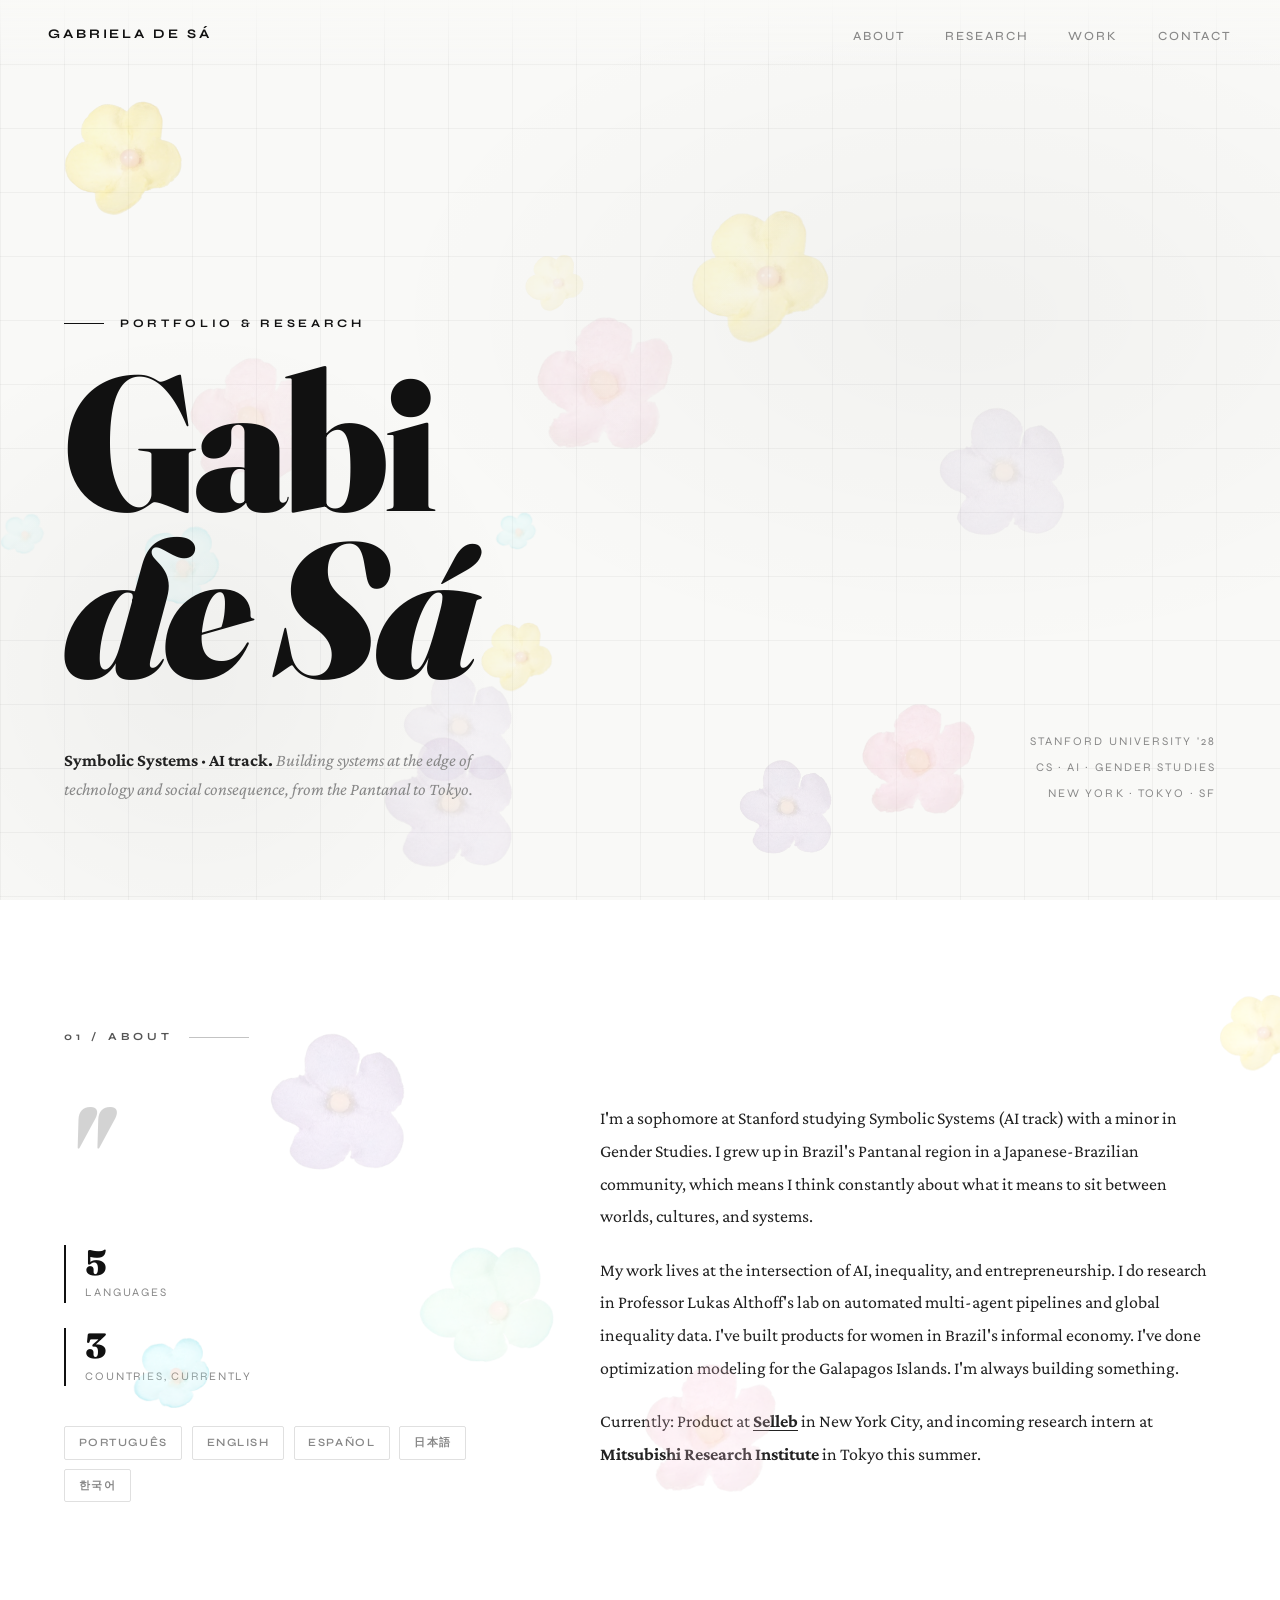
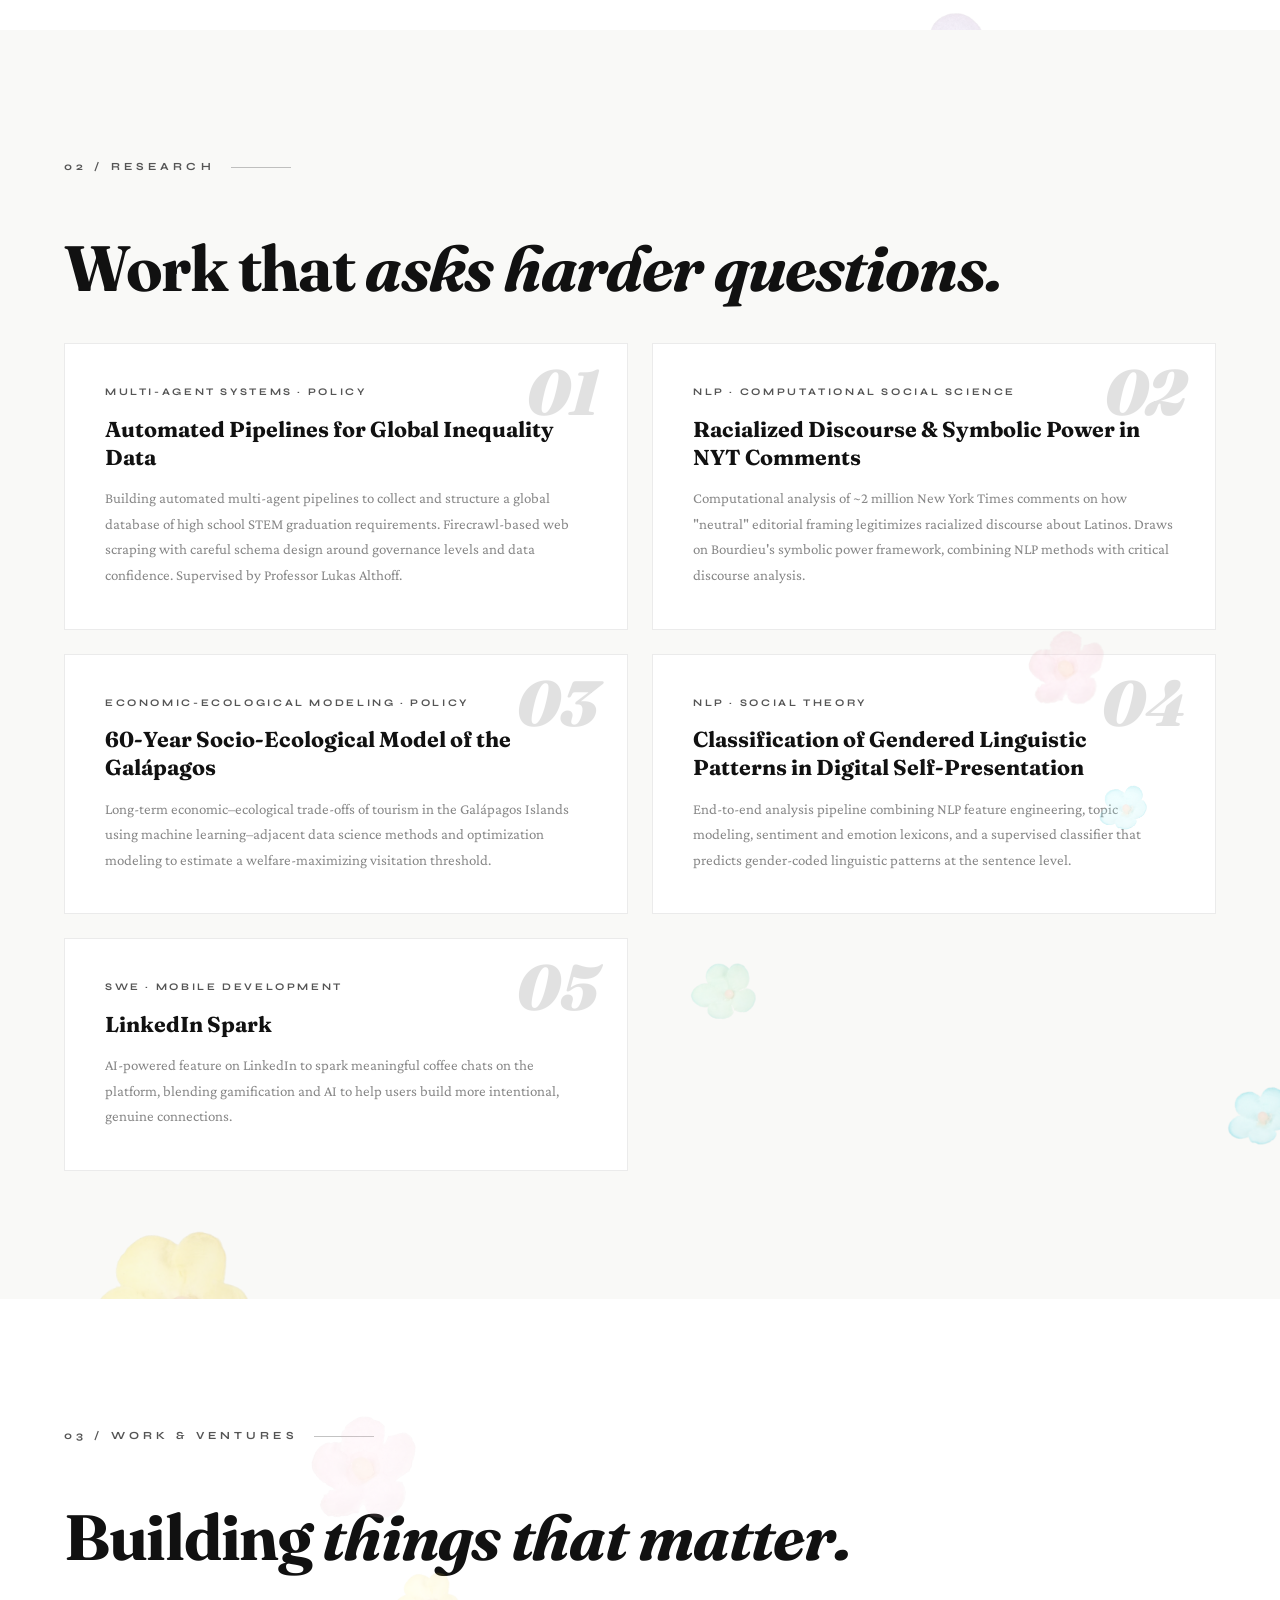
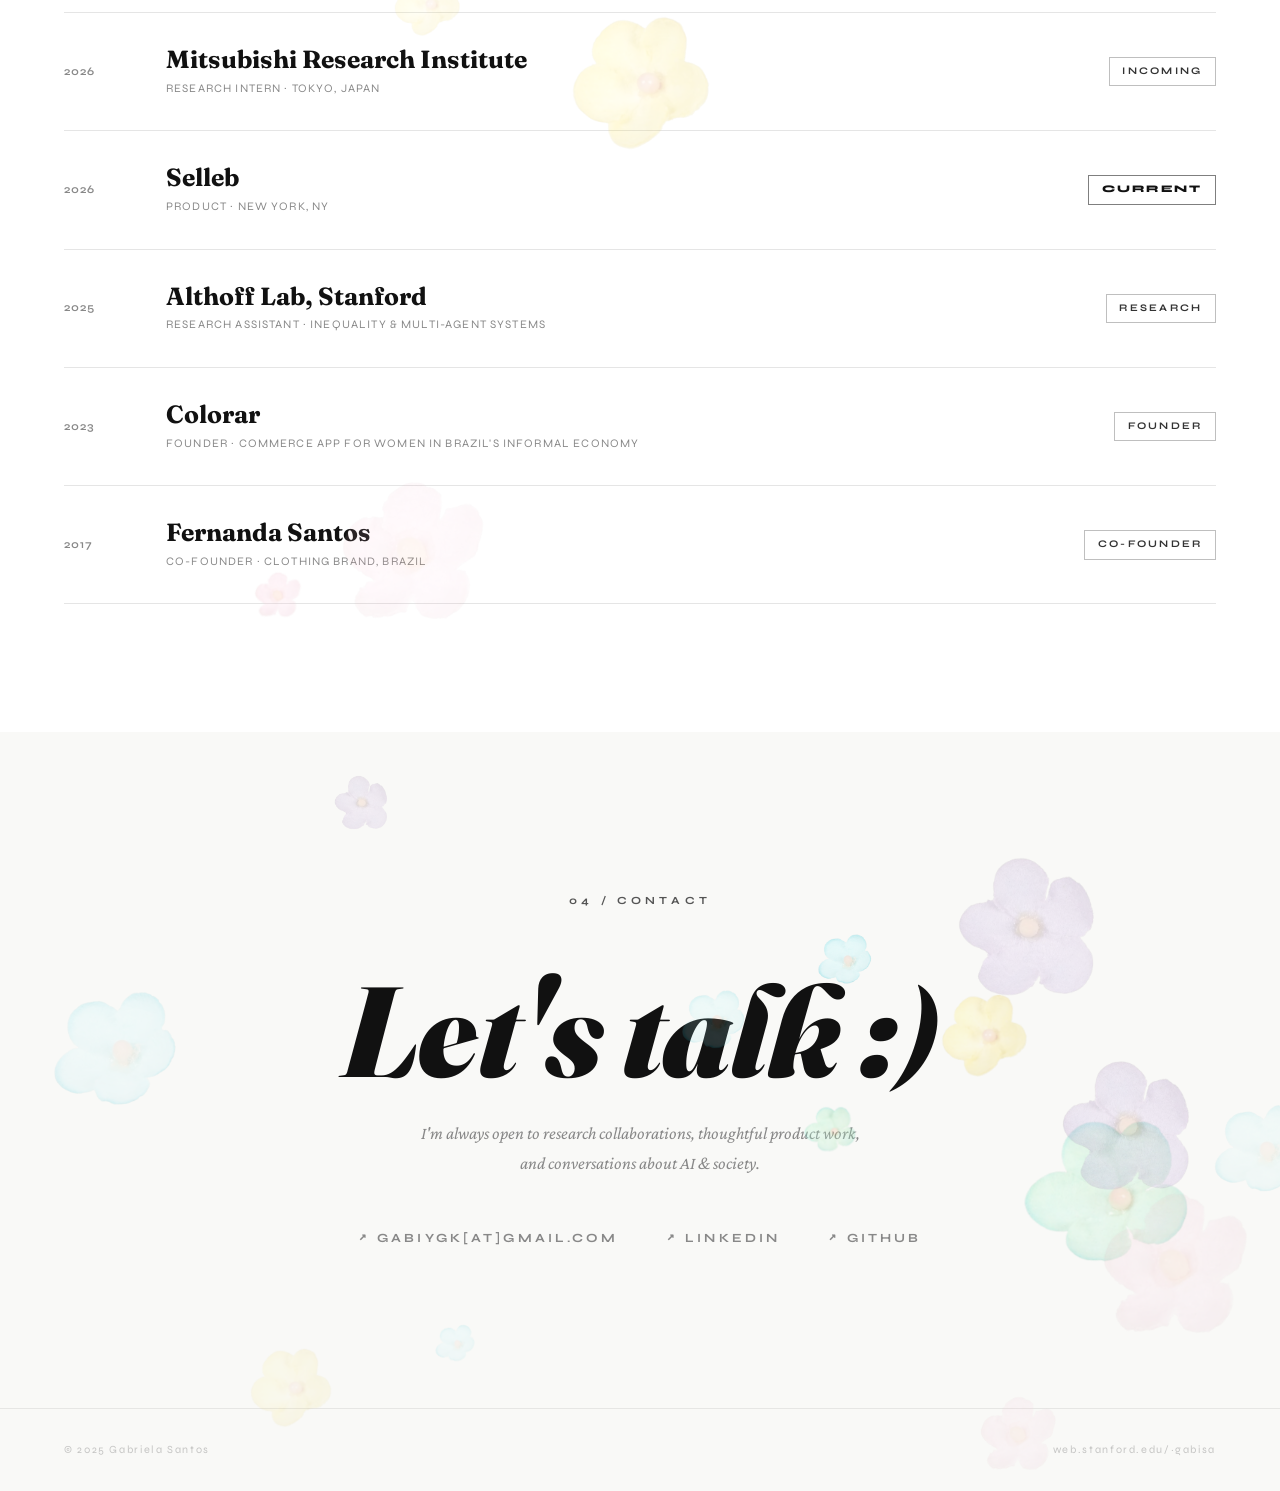
==== index.html @ c9e09391 "Initial commit: personal portfolio site" ====
<!DOCTYPE html>
<html lang="en">
<head>
  <meta charset="UTF-8">
  <meta name="viewport" content="width=device-width, initial-scale=1.0">
  <title>Gabriela de Sá</title>
  <link rel="preconnect" href="https://fonts.googleapis.com">
  <link rel="preconnect" href="https://fonts.gstatic.com" crossorigin>
  <link href="https://fonts.googleapis.com/css2?family=Fraunces:ital,opsz,wght@0,9..144,300..900;1,9..144,300..900&family=Syne:wght@400..800&family=Crimson+Pro:ital,wght@0,300..700;1,300..700&display=swap" rel="stylesheet">
  <link rel="stylesheet" href="styles.css">
</head>
<body>

  <nav>
    <span class="nav-name">Gabriela de Sá</span>
    <ul class="nav-links">
      <li><a href="#about">About</a></li>
      <li><a href="#research">Research</a></li>
      <li><a href="#ventures">Work</a></li>
      <li><a href="#contact">Contact</a></li>
    </ul>
  </nav>

  <!-- ═══ HERO ═══ -->
  <section id="hero">
    <div class="hero-bg"></div>
    <div class="hero-content">
      <div class="hero-label">Portfolio &amp; Research</div>
      <h1 class="hero-name">
        Gabi<br><span class="italic">de Sá</span>
      </h1>
      <div class="hero-bottom">
        <p class="hero-desc">
          <strong>Symbolic Systems · AI track.</strong> Building systems at the edge of technology
          and social consequence, from the Pantanal to Tokyo.
        </p>
        <div class="hero-tags">
          <span class="hero-tag">Stanford University '28</span>
          <span class="hero-tag">CS · AI · Gender Studies</span>
          <span class="hero-tag">New York · Tokyo · SF</span>
        </div>
      </div>
    </div>
  </section>

  <!-- ═══ ABOUT ═══ -->
  <section id="about">
    <div class="section-label">01 / About</div>
    <div class="about-grid">
      <div class="about-left reveal">
        <div class="big-quote">"</div>
        <div class="about-stat">
          <div class="stat-item">
            <div class="stat-num">5</div>
            <div class="stat-label">Languages</div>
          </div>
          <div class="stat-item">
            <div class="stat-num">3</div>
            <div class="stat-label">Countries, currently</div>
          </div>
        </div>
        <div class="langs">
          <span class="lang-pill">Português</span>
          <span class="lang-pill">English</span>
          <span class="lang-pill">Español</span>
          <span class="lang-pill">日本語</span>
          <span class="lang-pill">한국어</span>
        </div>
      </div>
      <div class="about-right reveal d2">
        <p>
          I'm a sophomore at Stanford studying Symbolic Systems (AI track) with a minor
          in Gender Studies. I grew up in Brazil's Pantanal region in a Japanese-Brazilian
          community, which means I think constantly about what it means to sit between
          worlds, cultures, and systems.
        </p>
        <p>
          My work lives at the intersection of AI, inequality, and entrepreneurship. I do
          research in Professor Lukas Althoff's lab on automated multi-agent pipelines and
          global inequality data. I've built products for women in Brazil's informal economy.
          I've done optimization modeling for the Galapagos Islands.
          I'm always building something.
        </p>
        <p>
          Currently: Product at <strong><a href="https://apps.apple.com/us/app/selleb/id6498941890" target="_blank" style="color:inherit;text-decoration:underline;text-underline-offset:3px;">Selleb</a></strong> in New York City,
          and incoming research intern at <strong>Mitsubishi Research Institute</strong>
          in Tokyo this summer.
        </p>
      </div>
    </div>
  </section>

  <!-- ═══ RESEARCH ═══ -->
  <section id="research">
    <div class="section-label">02 / Research</div>
    <h2 class="section-title reveal">Work that <em>asks harder questions.</em></h2>
    <div class="research-grid">
      <div class="research-card reveal d1">
        <div class="card-num">01</div>
        <div class="card-tag">Multi-Agent Systems · Policy</div>
        <div class="card-title">Automated Pipelines for Global Inequality Data</div>
        <div class="card-body">
          Building automated multi-agent pipelines to collect and structure a global database
          of high school STEM graduation requirements. Firecrawl-based web scraping with
          careful schema design around governance levels and data confidence. Supervised by
          Professor Lukas Althoff.
        </div>
      </div>
      <div class="research-card reveal d2">
        <div class="card-num">02</div>
        <div class="card-tag">NLP · Computational Social Science</div>
        <div class="card-title">Racialized Discourse & Symbolic Power in NYT Comments</div>
        <div class="card-body">
          Computational analysis of ~2 million New York Times comments on how "neutral"
          editorial framing legitimizes racialized discourse about Latinos. Draws on Bourdieu's
          symbolic power framework, combining NLP methods with critical discourse analysis.
        </div>
      </div>
      <a class="research-card reveal d3" href="galapagos.html">
        <div class="card-num">03</div>
        <div class="card-tag">Economic-Ecological Modeling · Policy</div>
        <div class="card-title">60-Year Socio-Ecological Model of the Galápagos</div>
        <div class="card-body">
          Long-term economic–ecological trade-offs of tourism in the Galápagos Islands using machine learning–adjacent data science methods and optimization modeling
           to estimate a welfare-maximizing visitation threshold.
        </div>
      </a>
      <a class="research-card reveal d4" href="okcupid.html">
        <div class="card-num">04</div>
        <div class="card-tag">NLP · Social Theory</div>
        <div class="card-title">Classification of Gendered Linguistic Patterns in Digital Self-Presentation</div>
        <div class="card-body">
          End-to-end analysis pipeline combining NLP feature engineering, topic modeling,
          sentiment and emotion lexicons, and a supervised classifier that predicts
          gender-coded linguistic patterns at the sentence level.
        </div>
      </a>
      <a class="research-card reveal d4" href="linkedin.html">
        <div class="card-num">05</div>
        <div class="card-tag">SWE · Mobile Development</div>
        <div class="card-title">LinkedIn Spark</div>
        <div class="card-body">
          AI-powered feature on LinkedIn to spark meaningful coffee chats on the platform, 
          blending gamification and AI to help users build more intentional, 
          genuine connections.
        </div>
      </a>
    </div>
  </section>

  <!-- ═══ VENTURES ═══ -->
  <section id="ventures">
    <div class="section-label">03 / Work &amp; Ventures</div>
    <h2 class="section-title reveal">Building <em>things that matter.</em></h2>
    <div class="ventures-list">
      <div class="venture-item reveal">
        <span class="venture-year">2026</span>
        <div>
          <div class="venture-name">Mitsubishi Research Institute</div>
          <div class="venture-sub">Research Intern · Tokyo, Japan</div>
        </div>
        <span class="venture-tag">Incoming</span>
      </div>
      <div class="venture-item reveal d1">
        <span class="venture-year">2026</span>
        <div>
          <div class="venture-name"><a href="https://apps.apple.com/us/app/selleb/id6498941890" target="_blank" style="color:inherit;text-decoration:none;">Selleb</a></div>
          <div class="venture-sub">Product · New York, NY</div>
        </div>
        <span class="venture-tag amber">Current</span>
      </div>
      <div class="venture-item reveal d2">
        <span class="venture-year">2025</span>
        <div>
          <div class="venture-name">Althoff Lab, Stanford</div>
          <div class="venture-sub">Research Assistant · Inequality & Multi-Agent Systems</div>
        </div>
        <span class="venture-tag">Research</span>
      </div>
      <div class="venture-item reveal d3">
        <span class="venture-year">2023</span>
        <div>
          <div class="venture-name">Colorar</div>
          <div class="venture-sub">Founder · Commerce app for women in Brazil's informal economy</div>
        </div>
        <span class="venture-tag">Founder</span>
      </div>
      <div class="venture-item reveal d4">
        <span class="venture-year">2017</span>
        <div>
          <div class="venture-name">Fernanda Santos</div>
          <div class="venture-sub">Co-Founder · Clothing brand, Brazil</div>
        </div>
        <span class="venture-tag">Co-Founder</span>
      </div>
    </div>
  </section>

  <!-- ═══ CONTACT ═══ -->
  <section id="contact">
    <div class="section-label">04 / Contact</div>
    <div class="contact-title reveal">Let's talk :)</div>
    <p class="contact-sub reveal d1">
      I'm always open to research collaborations, thoughtful product work, and
      conversations about AI &amp; society.
    </p>
    <div class="contact-links reveal d2">
      <a class="contact-link" href="mailto:gabiygk@gmail.com">gabiygk[at]gmail.com</a>
      <a class="contact-link" href="https://linkedin.com/in/gabi-sa/" target="_blank">LinkedIn</a>
      <a class="contact-link" href="https://github.com/gabiygk" target="_blank">GitHub</a>
    </div>
  </section>

  <footer>
    <span>© 2025 Gabriela Santos</span>
    <span>web.stanford.edu/~gabisa</span>
  </footer>

  <script>
    const observer = new IntersectionObserver((entries) => {
      entries.forEach(e => { if (e.isIntersecting) e.target.classList.add('visible'); });
    }, { threshold: 0.08 });
    document.querySelectorAll('.reveal').forEach(el => observer.observe(el));
  </script>

  <!-- ═══ FLOWERS ═══ -->
  <style>
    .flower {
      position: absolute;
      background-size: contain;
      background-repeat: no-repeat;
      background-position: center;
      pointer-events: none;
      z-index: 0;
      will-change: transform;
      animation: floatFlower var(--dur) ease-in-out infinite alternate;
    }
    @keyframes floatFlower {
      from { transform: rotate(var(--r0)) translateY(0px); }
      to   { transform: rotate(var(--r1)) translateY(var(--dy)); }
    }
  </style>

  <script>
    (function() {
      const srcs = [
        'images/assets/IMG_4899.PNG',
        'images/assets/IMG_4900.PNG',
        'images/assets/IMG_4901.PNG',
        'images/assets/IMG_4902.PNG',
        'images/assets/IMG_4903.PNG',
      ];

      // count per section id — hero & contact get the most
      const sectionCounts = {
        hero:     14,
        about:     6,
        research:  5,
        ventures:  5,
        contact:  14,
      };

      function scatter(section, count) {
        for (let i = 0; i < count; i++) {
          const el = document.createElement('div');
          el.className = 'flower';

          const src     = srcs[Math.floor(Math.random() * srcs.length)];
          const size    = 50 + Math.random() * 140;           // 50–190 px
          const left    = -2 + Math.random() * 102;           // slight bleed at edges
          const top     = -2 + Math.random() * 102;
          const opacity = 0.10 + Math.random() * 0.20;        // 0.10–0.30
          const r0      = (Math.random() - 0.5) * 40;
          const r1      = r0 + (Math.random() - 0.5) * 16;
          const dy      = (Math.random() * 14 - 7).toFixed(1);
          const dur     = (5 + Math.random() * 8).toFixed(1);
          const delay   = (Math.random() * -12).toFixed(1);

          el.style.cssText = `
            width: ${size}px; height: ${size}px;
            left: ${left}%; top: ${top}%;
            background-image: url('${src}');
            opacity: ${opacity.toFixed(2)};
            --r0: ${r0.toFixed(1)}deg;
            --r1: ${r1.toFixed(1)}deg;
            --dy: ${dy}px;
            --dur: ${dur}s;
            animation-delay: ${delay}s;
          `;

          section.appendChild(el);
        }
      }

      Object.entries(sectionCounts).forEach(([id, count]) => {
        const section = document.getElementById(id);
        if (section) scatter(section, count);
      });
    })();
  </script>

</body>
</html>
---- styles.css ----
:root {
  --bg: #f9f9f7;
  --surface: #ffffff;
  --surface2: #f0f0ee;
  --amber: #111111;
  --green: #555555;
  --cream: #222222;
  --muted: #888888;
  --white: #111111;
}

*, *::before, *::after { box-sizing: border-box; margin: 0; padding: 0; }
html { scroll-behavior: smooth; }
body {
  background: var(--bg);
  color: #222222;
  font-family: 'Crimson Pro', Georgia, serif;
  font-size: 18px;
  line-height: 1.7;
  overflow-x: hidden;
}

/* NAV */
nav {
  position: fixed; top: 0; left: 0; right: 0; z-index: 100;
  padding: 1.2rem 3rem;
  display: flex; justify-content: space-between; align-items: center;
  background: linear-gradient(to bottom, rgba(249,249,247,0.97) 0%, transparent 100%);
}
.nav-name {
  font-family: 'Syne', sans-serif; font-weight: 700;
  font-size: 0.82rem; letter-spacing: 0.22em; text-transform: uppercase;
  color: var(--amber);
}
.nav-links { display: flex; gap: 2.5rem; list-style: none; }
.nav-links a {
  font-family: 'Syne', sans-serif; font-size: 0.78rem; font-weight: 500;
  letter-spacing: 0.15em; text-transform: uppercase;
  color: var(--muted); text-decoration: none; transition: color 0.2s;
}
.nav-links a:hover { color: var(--cream); }

/* ── HERO ── */
#hero {
  min-height: 100vh;
  display: flex; flex-direction: column; justify-content: flex-end;
  padding: 0 4rem 6rem;
  position: relative; overflow: hidden;
}
.hero-bg {
  position: absolute; inset: 0;
  background:
    radial-gradient(ellipse 65% 55% at 75% 35%, rgba(0,0,0,0.03) 0%, transparent 70%),
    radial-gradient(ellipse 45% 65% at 15% 75%, rgba(0,0,0,0.04) 0%, transparent 60%),
    var(--bg);
}
.hero-bg::after {
  content: '';
  position: absolute; inset: 0;
  background-image:
    linear-gradient(rgba(0,0,0,0.04) 1px, transparent 1px),
    linear-gradient(90deg, rgba(0,0,0,0.04) 1px, transparent 1px);
  background-size: 64px 64px;
}
.hero-content { position: relative; z-index: 1; }
.hero-label {
  font-family: 'Syne', sans-serif; font-size: 0.72rem; font-weight: 700;
  letter-spacing: 0.32em; text-transform: uppercase; color: var(--amber);
  margin-bottom: 1.5rem;
  display: flex; align-items: center; gap: 1rem;
}
.hero-label::before {
  content: ''; display: block;
  width: 40px; height: 1px; background: var(--amber);
}
h1.hero-name {
  font-family: 'Fraunces', Georgia, serif;
  font-size: clamp(5.5rem, 15vw, 14rem);
  font-weight: 900; line-height: 0.87; letter-spacing: -0.03em;
  color: var(--white); margin-bottom: 2.5rem;
}
h1.hero-name .italic { font-style: italic; color: var(--amber); }
.hero-bottom {
  display: flex; justify-content: space-between; align-items: flex-end;
  gap: 2rem; flex-wrap: wrap;
}
.hero-desc {
  max-width: 460px; font-size: 1.1rem;
  color: var(--muted); font-style: italic; line-height: 1.65;
}
.hero-desc strong { color: var(--cream); font-style: normal; }
.hero-tags { display: flex; flex-direction: column; align-items: flex-end; gap: 0.4rem; }
.hero-tag {
  font-family: 'Syne', sans-serif; font-size: 0.73rem;
  letter-spacing: 0.18em; text-transform: uppercase; color: var(--muted);
}

/* ── SHARED SECTION ── */
section { padding: 8rem 4rem; position: relative; }
.section-label {
  font-family: 'Syne', sans-serif; font-size: 0.68rem; font-weight: 700;
  letter-spacing: 0.38em; text-transform: uppercase; color: var(--green);
  margin-bottom: 3.5rem;
  display: flex; align-items: center; gap: 1rem;
}
.section-label::after {
  content: ''; display: block; width: 60px; height: 1px;
  background: var(--green); opacity: 0.35;
}
.section-title {
  font-family: 'Fraunces', Georgia, serif;
  font-size: clamp(2.4rem, 5vw, 4.2rem);
  font-weight: 700; line-height: 1.1; letter-spacing: -0.02em;
  color: var(--white); margin-bottom: 2.5rem;
}
.section-title em { font-style: italic; color: var(--amber); }

/* ── ABOUT ── */
#about { background: var(--surface); }
.about-grid {
  display: grid; grid-template-columns: 1fr 1.4fr;
  gap: 6rem; align-items: start; margin-top: 1rem;
}
.big-quote {
  font-family: 'Fraunces', Georgia, serif;
  font-size: clamp(4rem, 8vw, 7rem);
  font-weight: 900; font-style: italic;
  color: var(--amber); opacity: 0.18; margin-bottom: 2.5rem; line-height: 1;
}
.about-stat { display: flex; flex-direction: column; gap: 1.6rem; }
.stat-item { border-left: 2px solid var(--amber); padding-left: 1.2rem; }
.stat-num {
  font-family: 'Fraunces', Georgia, serif;
  font-size: 2.2rem; font-weight: 900; color: var(--amber); line-height: 1;
}
.stat-label {
  font-family: 'Syne', sans-serif; font-size: 0.72rem;
  letter-spacing: 0.16em; text-transform: uppercase;
  color: var(--muted); margin-top: 0.2rem;
}
.langs { display: flex; flex-wrap: wrap; gap: 0.6rem; margin-top: 2.5rem; }
.lang-pill {
  font-family: 'Syne', sans-serif; font-size: 0.7rem; font-weight: 600;
  letter-spacing: 0.14em; text-transform: uppercase;
  padding: 0.38rem 0.85rem;
  border: 1px solid rgba(0,0,0,0.12);
  color: var(--muted); border-radius: 2px;
}
.about-right p {
  color: var(--cream); font-size: 1.12rem; line-height: 1.82;
  margin-bottom: 1.3rem;
}
.about-right p:last-child { margin-bottom: 0; }

/* ── RESEARCH ── */
#research { background: var(--bg); }
.research-grid {
  display: grid; grid-template-columns: 1fr 1fr;
  gap: 1.5rem; margin-top: 2rem;
}
.research-card {
  background: var(--surface);
  border: 1px solid rgba(0,0,0,0.08);
  padding: 2.5rem; position: relative; overflow: hidden;
  transition: border-color 0.3s, transform 0.35s;
  text-decoration: none; color: inherit; display: block;
}
.research-card::before {
  content: ''; position: absolute;
  top: 0; left: 0; width: 3px; height: 0;
  background: var(--amber); transition: height 0.4s ease;
}
.research-card:hover::before { height: 100%; }
.research-card:hover {
  border-color: rgba(0,0,0,0.3);
  transform: translateY(-4px);
}
.card-num {
  font-family: 'Fraunces', Georgia, serif;
  font-size: 4rem; font-weight: 900; font-style: italic;
  color: var(--amber); opacity: 0.12;
  position: absolute; top: 1rem; right: 1.8rem; line-height: 1;
}
.card-tag {
  font-family: 'Syne', sans-serif; font-size: 0.63rem; font-weight: 700;
  letter-spacing: 0.26em; text-transform: uppercase;
  color: var(--green); margin-bottom: 0.9rem;
}
.card-title {
  font-family: 'Fraunces', Georgia, serif;
  font-size: 1.35rem; font-weight: 700;
  color: var(--white); line-height: 1.3; margin-bottom: 0.9rem;
}
.card-body { font-size: 0.93rem; color: var(--muted); line-height: 1.72; }

/* ── VENTURES ── */
#ventures { background: var(--surface); }
.ventures-list { margin-top: 2rem; border-top: 1px solid rgba(0,0,0,0.1); }
.venture-item {
  display: grid; grid-template-columns: 70px 1fr auto;
  gap: 2rem; align-items: center;
  padding: 2rem 0; border-bottom: 1px solid rgba(0,0,0,0.1);
  transition: padding-left 0.3s;
}
.venture-item:hover { padding-left: 0.5rem; }
.venture-item:hover .venture-name { color: var(--amber); }
.venture-year {
  font-family: 'Syne', sans-serif; font-size: 0.72rem;
  font-weight: 600; letter-spacing: 0.1em; color: var(--muted);
}
.venture-name {
  font-family: 'Fraunces', Georgia, serif;
  font-size: 1.55rem; font-weight: 700;
  color: var(--white); transition: color 0.3s; line-height: 1.2;
}
.venture-sub {
  font-family: 'Syne', sans-serif; font-size: 0.72rem;
  letter-spacing: 0.1em; text-transform: uppercase;
  color: var(--muted); margin-top: 0.25rem;
}
.venture-tag {
  font-family: 'Syne', sans-serif; font-size: 0.63rem; font-weight: 700;
  letter-spacing: 0.22em; text-transform: uppercase;
  padding: 0.32rem 0.8rem;
  border: 1px solid rgba(0,0,0,0.25); color: #333333;
  white-space: nowrap;
}
.venture-tag.amber {
  border-color: rgba(0,0,0,0.5); color: #111111; font-weight: 800;
}

/* ── CONTACT ── */
#contact { background: var(--bg); text-align: center; padding: 10rem 4rem; }
#contact .section-label { justify-content: center; }
#contact .section-label::after { display: none; }
.contact-title {
  font-family: 'Fraunces', Georgia, serif;
  font-size: clamp(3.5rem, 10vw, 8rem);
  font-weight: 900; font-style: italic; line-height: 1;
  color: var(--white); margin-bottom: 1.5rem;
}
.contact-sub {
  color: var(--muted); font-size: 1.1rem; font-style: italic;
  max-width: 440px; margin: 0 auto 3rem;
}
.contact-links { display: flex; justify-content: center; gap: 3rem; flex-wrap: wrap; }
.contact-link {
  font-family: 'Syne', sans-serif; font-size: 0.78rem; font-weight: 700;
  letter-spacing: 0.25em; text-transform: uppercase;
  color: var(--muted); text-decoration: none; transition: color 0.2s;
  display: flex; align-items: center; gap: 0.5rem;
}
.contact-link::before { content: '↗'; font-family: monospace; }
.contact-link:hover { color: var(--amber); }

/* ── FOOTER ── */
footer {
  padding: 2rem 4rem;
  border-top: 1px solid rgba(0,0,0,0.08);
  display: flex; justify-content: space-between; align-items: center;
}
footer span {
  font-family: 'Syne', sans-serif; font-size: 0.68rem;
  letter-spacing: 0.15em; color: var(--muted); opacity: 0.45;
}

/* ── SCROLL REVEAL ── */
.reveal {
  opacity: 0; transform: translateY(28px);
  transition: opacity 0.85s cubic-bezier(0.16,1,0.3,1), transform 0.85s cubic-bezier(0.16,1,0.3,1);
}
.reveal.visible { opacity: 1; transform: none; }
.d1 { transition-delay: 0.1s; }
.d2 { transition-delay: 0.2s; }
.d3 { transition-delay: 0.3s; }
.d4 { transition-delay: 0.45s; }

/* ── RESPONSIVE ── */
@media (max-width: 800px) {
  nav { padding: 1rem 1.5rem; }
  .nav-links { display: none; }
  #hero { padding: 0 1.5rem 4rem; }
  section { padding: 5rem 1.5rem; }
  .about-grid { grid-template-columns: 1fr; gap: 3rem; }
  .research-grid { grid-template-columns: 1fr; }
  .venture-item { grid-template-columns: 1fr; gap: 0.4rem; }
  .venture-tag { align-self: flex-start; }
  .hero-tags { align-items: flex-start; }
  footer { flex-direction: column; gap: 0.5rem; text-align: center; }
}
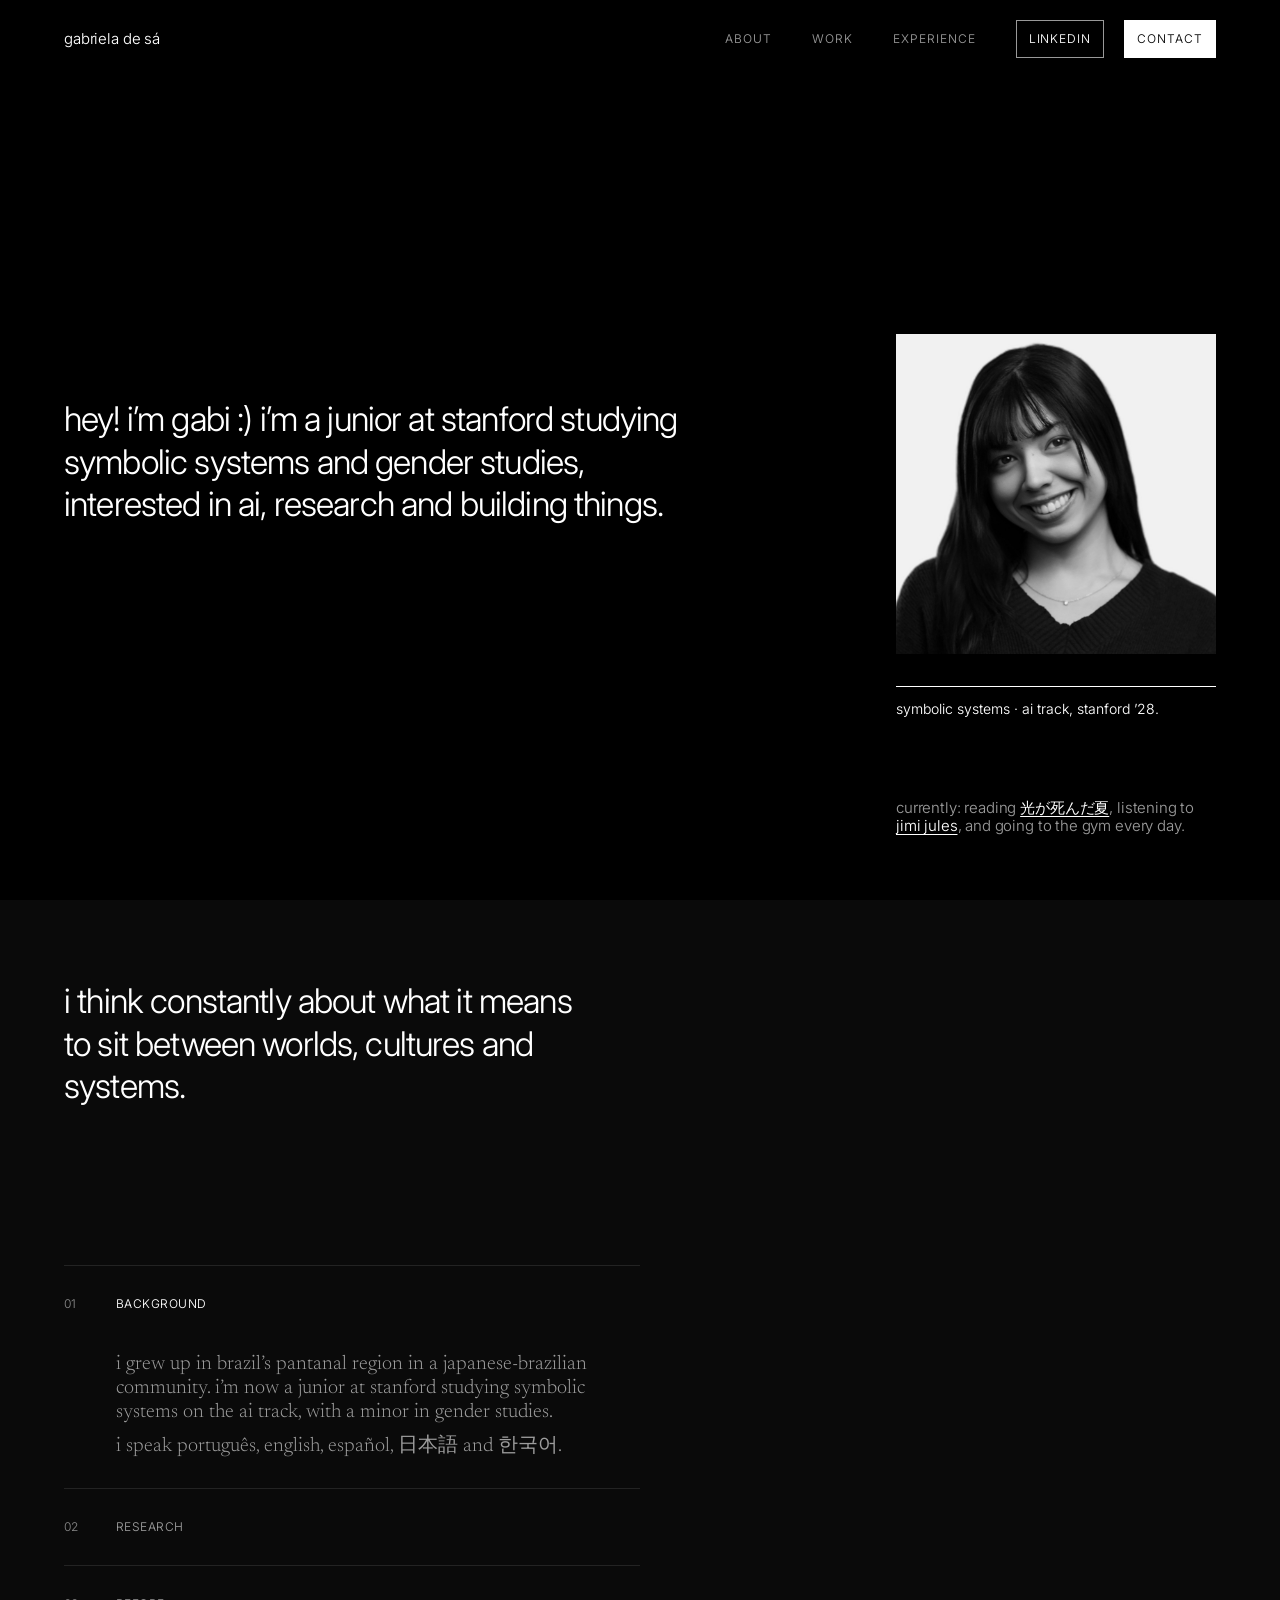
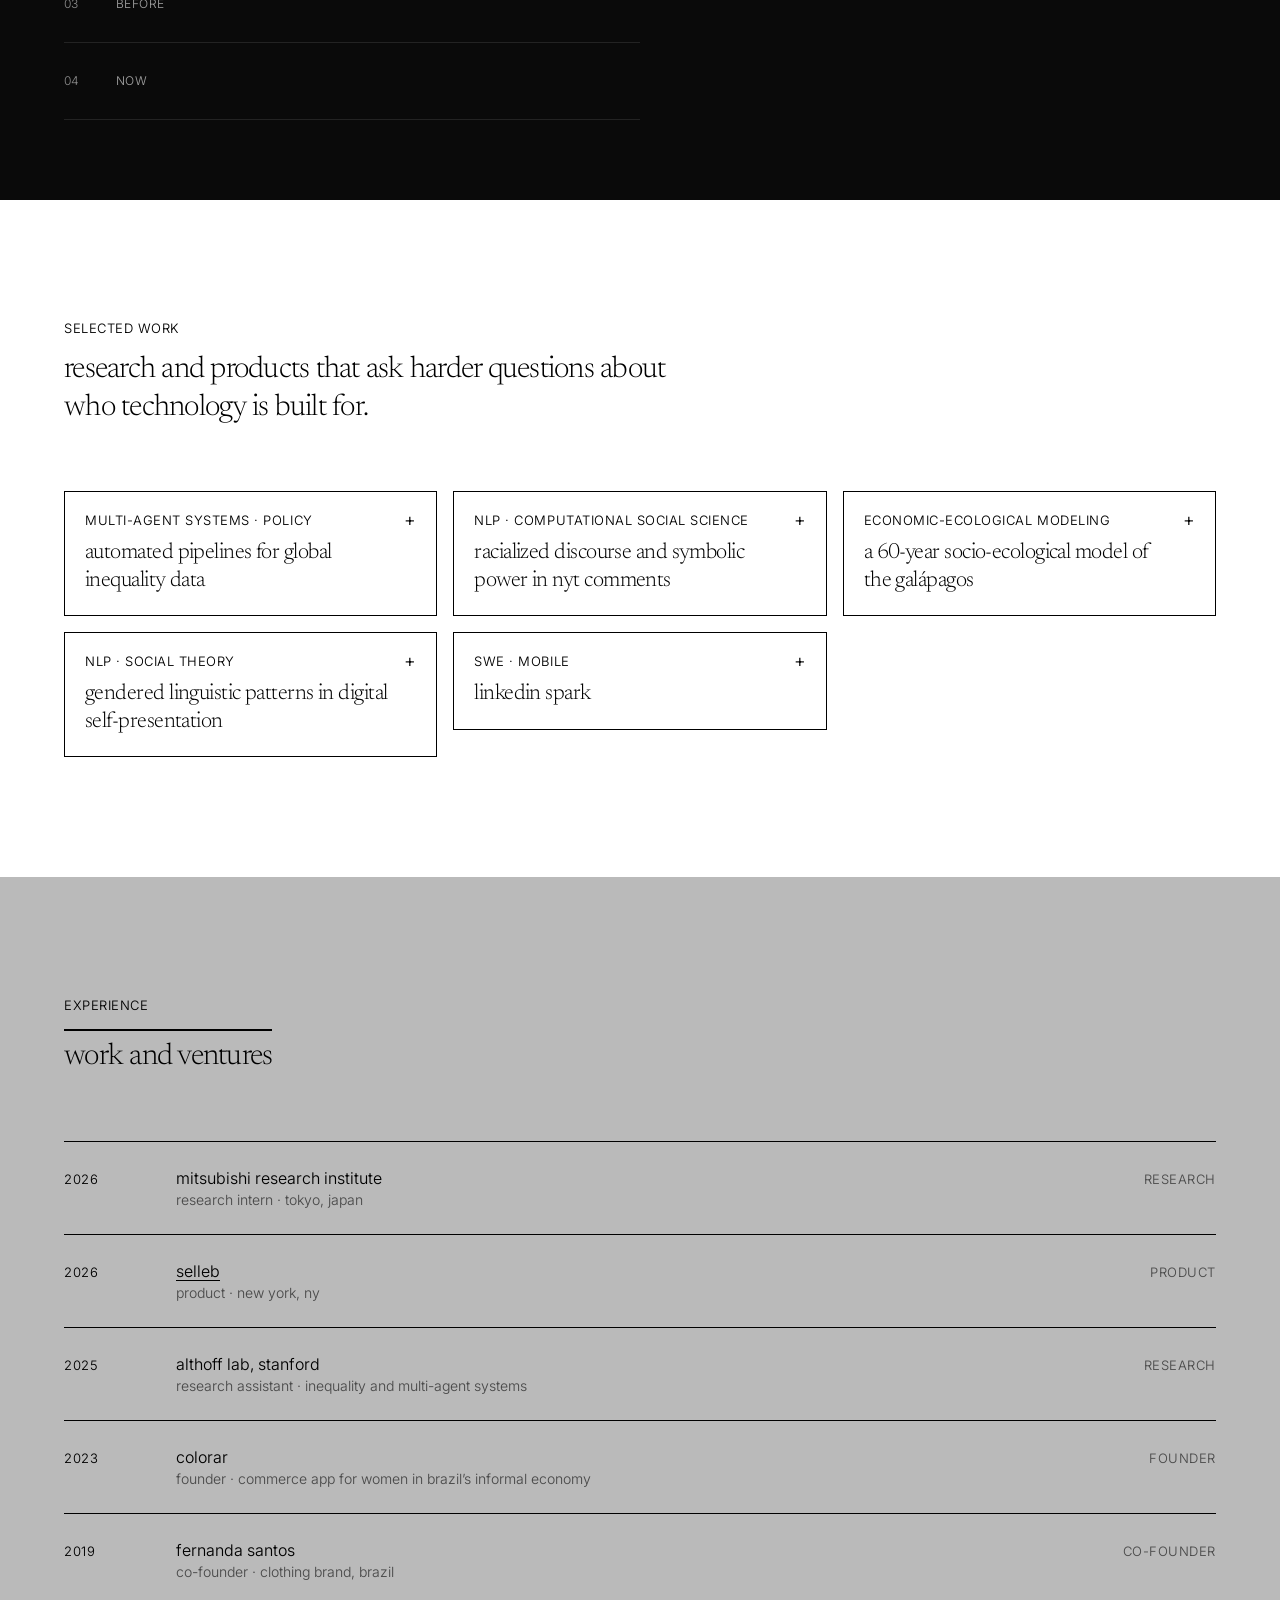
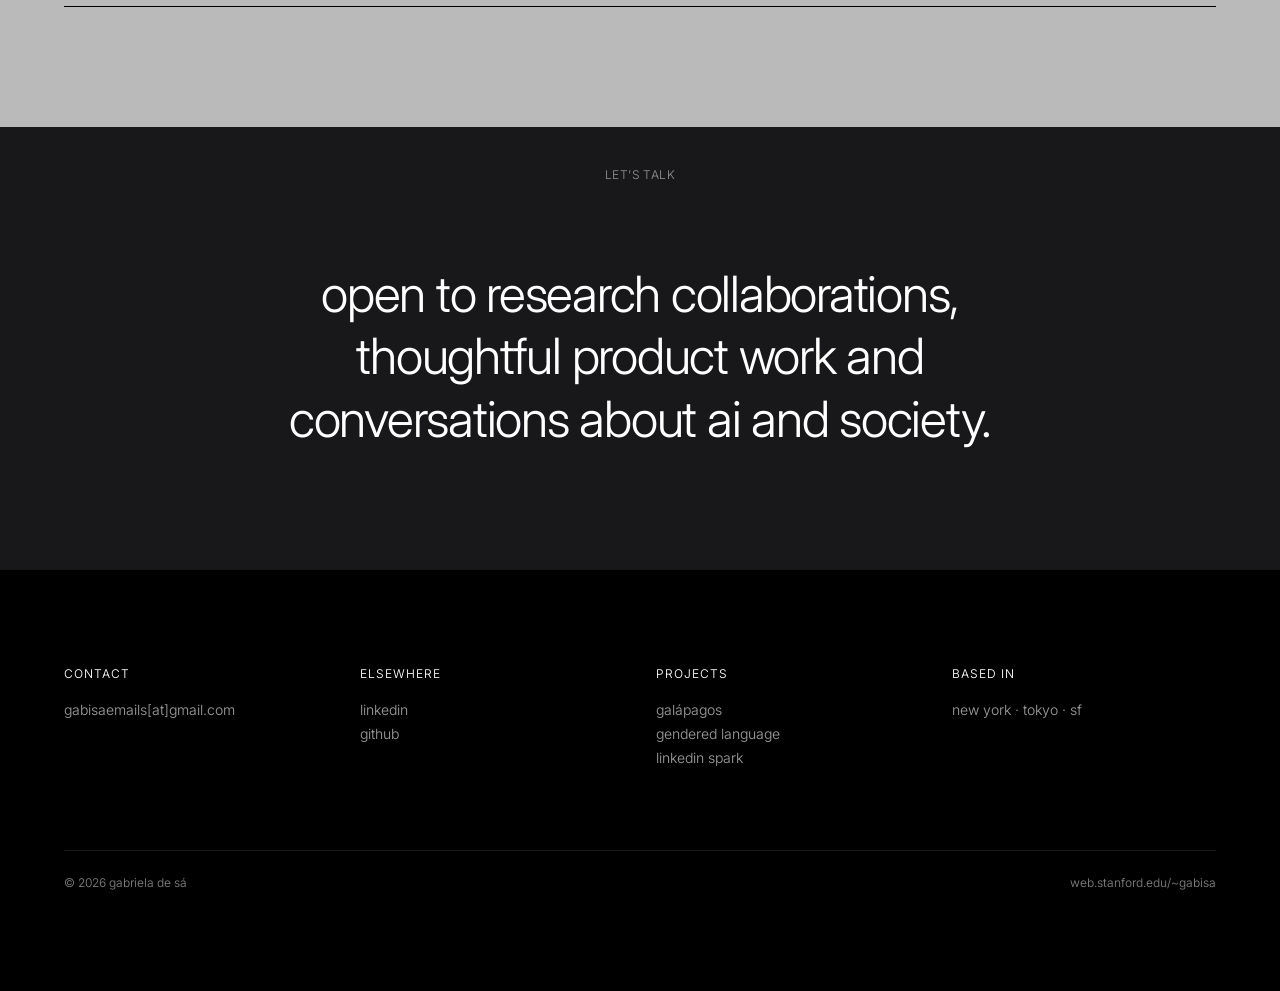
==== commit 19079f93: "Redesign site in black-and-white editorial style - New homepage: hero with portrait, numbered about " ====
--- a/index.html
+++ b/index.html
@@ -4,299 +4,277 @@
   <meta charset="UTF-8">
   <meta name="viewport" content="width=device-width, initial-scale=1.0">
   <title>Gabriela de Sá</title>
+  <meta name="description" content="Gabriela de Sá: Stanford Symbolic Systems (AI). Research and products at the edge of technology and social consequence.">
   <link rel="preconnect" href="https://fonts.googleapis.com">
   <link rel="preconnect" href="https://fonts.gstatic.com" crossorigin>
-  <link href="https://fonts.googleapis.com/css2?family=Fraunces:ital,opsz,wght@0,9..144,300..900;1,9..144,300..900&family=Syne:wght@400..800&family=Crimson+Pro:ital,wght@0,300..700;1,300..700&display=swap" rel="stylesheet">
-  <link rel="stylesheet" href="styles.css">
+  <link href="https://fonts.googleapis.com/css2?family=Inter:wght@100..900&family=Newsreader:ital,opsz,wght@0,6..72,200..800;1,6..72,200..800&display=swap" rel="stylesheet">
+  <link rel="stylesheet" href="site.css?v=10">
 </head>
 <body>
 
-  <nav>
-    <span class="nav-name">Gabriela de Sá</span>
-    <ul class="nav-links">
-      <li><a href="#about">About</a></li>
-      <li><a href="#research">Research</a></li>
-      <li><a href="#ventures">Work</a></li>
-      <li><a href="#contact">Contact</a></li>
-    </ul>
-  </nav>
+  <!-- ═══ NAV ═══ -->
+  <header class="nav">
+    <div class="container">
+      <a class="wordmark" href="#top">Gabriela de Sá</a>
+      <div class="nav-right">
+        <ul class="nav-links t-nav">
+          <li><a href="#about">About</a></li>
+          <li><a href="#work">Work</a></li>
+          <li><a href="#experience">Experience</a></li>
+        </ul>
+        <div class="nav-buttons">
+          <a class="btn btn-outline" href="https://linkedin.com/in/gabi-sa/" target="_blank" rel="noopener">LinkedIn</a>
+          <a class="btn btn-solid" href="#contact">Contact</a>
+        </div>
+      </div>
+    </div>
+  </header>
 
   <!-- ═══ HERO ═══ -->
-  <section id="hero">
-    <div class="hero-bg"></div>
-    <div class="hero-content">
-      <div class="hero-label">Portfolio &amp; Research</div>
-      <h1 class="hero-name">
-        Gabi<br><span class="italic">de Sá</span>
+  <section class="hero" id="top">
+    <div class="container">
+      <h1 class="hero-headline t-headline">
+        hey! i’m gabi :) i’m a junior at stanford studying symbolic systems and gender studies, interested in ai, research and building things.
       </h1>
-      <div class="hero-bottom">
-        <p class="hero-desc">
-          <strong>Symbolic Systems · AI track.</strong> Building systems at the edge of technology
-          and social consequence, from the Pantanal to Tokyo.
-        </p>
-        <div class="hero-tags">
-          <span class="hero-tag">Stanford University '28</span>
-          <span class="hero-tag">CS · AI · Gender Studies</span>
-          <span class="hero-tag">New York · Tokyo · SF</span>
-        </div>
-      </div>
-    </div>
-  </section>
-
-  <!-- ═══ ABOUT ═══ -->
-  <section id="about">
-    <div class="section-label">01 / About</div>
-    <div class="about-grid">
-      <div class="about-left reveal">
-        <div class="big-quote">"</div>
-        <div class="about-stat">
-          <div class="stat-item">
-            <div class="stat-num">5</div>
-            <div class="stat-label">Languages</div>
-          </div>
-          <div class="stat-item">
-            <div class="stat-num">3</div>
-            <div class="stat-label">Countries, currently</div>
-          </div>
-        </div>
-        <div class="langs">
-          <span class="lang-pill">Português</span>
-          <span class="lang-pill">English</span>
-          <span class="lang-pill">Español</span>
-          <span class="lang-pill">日本語</span>
-          <span class="lang-pill">한국어</span>
-        </div>
-      </div>
-      <div class="about-right reveal d2">
-        <p>
-          I'm a sophomore at Stanford studying Symbolic Systems (AI track) with a minor
-          in Gender Studies. I grew up in Brazil's Pantanal region in a Japanese-Brazilian
-          community, which means I think constantly about what it means to sit between
-          worlds, cultures, and systems.
-        </p>
-        <p>
-          My work lives at the intersection of AI, inequality, and entrepreneurship. I do
-          research in Professor Lukas Althoff's lab on automated multi-agent pipelines and
-          global inequality data. I've built products for women in Brazil's informal economy.
-          I've done optimization modeling for the Galapagos Islands.
-          I'm always building something.
-        </p>
-        <p>
-          Currently: Product at <strong><a href="https://apps.apple.com/us/app/selleb/id6498941890" target="_blank" style="color:inherit;text-decoration:underline;text-underline-offset:3px;">Selleb</a></strong> in New York City,
-          and incoming research intern at <strong>Mitsubishi Research Institute</strong>
-          in Tokyo this summer.
-        </p>
-      </div>
-    </div>
-  </section>
-
-  <!-- ═══ RESEARCH ═══ -->
-  <section id="research">
-    <div class="section-label">02 / Research</div>
-    <h2 class="section-title reveal">Work that <em>asks harder questions.</em></h2>
-    <div class="research-grid">
-      <div class="research-card reveal d1">
-        <div class="card-num">01</div>
-        <div class="card-tag">Multi-Agent Systems · Policy</div>
-        <div class="card-title">Automated Pipelines for Global Inequality Data</div>
-        <div class="card-body">
-          Building automated multi-agent pipelines to collect and structure a global database
-          of high school STEM graduation requirements. Firecrawl-based web scraping with
-          careful schema design around governance levels and data confidence. Supervised by
-          Professor Lukas Althoff.
-        </div>
-      </div>
-      <div class="research-card reveal d2">
-        <div class="card-num">02</div>
-        <div class="card-tag">NLP · Computational Social Science</div>
-        <div class="card-title">Racialized Discourse & Symbolic Power in NYT Comments</div>
-        <div class="card-body">
-          Computational analysis of ~2 million New York Times comments on how "neutral"
-          editorial framing legitimizes racialized discourse about Latinos. Draws on Bourdieu's
-          symbolic power framework, combining NLP methods with critical discourse analysis.
-        </div>
-      </div>
-      <a class="research-card reveal d3" href="galapagos.html">
-        <div class="card-num">03</div>
-        <div class="card-tag">Economic-Ecological Modeling · Policy</div>
-        <div class="card-title">60-Year Socio-Ecological Model of the Galápagos</div>
-        <div class="card-body">
-          Long-term economic–ecological trade-offs of tourism in the Galápagos Islands using machine learning–adjacent data science methods and optimization modeling
-           to estimate a welfare-maximizing visitation threshold.
-        </div>
-      </a>
-      <a class="research-card reveal d4" href="okcupid.html">
-        <div class="card-num">04</div>
-        <div class="card-tag">NLP · Social Theory</div>
-        <div class="card-title">Classification of Gendered Linguistic Patterns in Digital Self-Presentation</div>
-        <div class="card-body">
-          End-to-end analysis pipeline combining NLP feature engineering, topic modeling,
-          sentiment and emotion lexicons, and a supervised classifier that predicts
-          gender-coded linguistic patterns at the sentence level.
-        </div>
-      </a>
-      <a class="research-card reveal d4" href="linkedin.html">
-        <div class="card-num">05</div>
-        <div class="card-tag">SWE · Mobile Development</div>
-        <div class="card-title">LinkedIn Spark</div>
-        <div class="card-body">
-          AI-powered feature on LinkedIn to spark meaningful coffee chats on the platform, 
-          blending gamification and AI to help users build more intentional, 
-          genuine connections.
-        </div>
-      </a>
-    </div>
-  </section>
-
-  <!-- ═══ VENTURES ═══ -->
-  <section id="ventures">
-    <div class="section-label">03 / Work &amp; Ventures</div>
-    <h2 class="section-title reveal">Building <em>things that matter.</em></h2>
-    <div class="ventures-list">
-      <div class="venture-item reveal">
-        <span class="venture-year">2026</span>
-        <div>
-          <div class="venture-name">Mitsubishi Research Institute</div>
-          <div class="venture-sub">Research Intern · Tokyo, Japan</div>
-        </div>
-        <span class="venture-tag">Incoming</span>
-      </div>
-      <div class="venture-item reveal d1">
-        <span class="venture-year">2026</span>
-        <div>
-          <div class="venture-name"><a href="https://apps.apple.com/us/app/selleb/id6498941890" target="_blank" style="color:inherit;text-decoration:none;">Selleb</a></div>
-          <div class="venture-sub">Product · New York, NY</div>
-        </div>
-        <span class="venture-tag amber">Current</span>
-      </div>
-      <div class="venture-item reveal d2">
-        <span class="venture-year">2025</span>
-        <div>
-          <div class="venture-name">Althoff Lab, Stanford</div>
-          <div class="venture-sub">Research Assistant · Inequality & Multi-Agent Systems</div>
-        </div>
-        <span class="venture-tag">Research</span>
-      </div>
-      <div class="venture-item reveal d3">
-        <span class="venture-year">2023</span>
-        <div>
-          <div class="venture-name">Colorar</div>
-          <div class="venture-sub">Founder · Commerce app for women in Brazil's informal economy</div>
-        </div>
-        <span class="venture-tag">Founder</span>
-      </div>
-      <div class="venture-item reveal d4">
-        <span class="venture-year">2017</span>
-        <div>
-          <div class="venture-name">Fernanda Santos</div>
-          <div class="venture-sub">Co-Founder · Clothing brand, Brazil</div>
-        </div>
-        <span class="venture-tag">Co-Founder</span>
-      </div>
-    </div>
-  </section>
-
-  <!-- ═══ CONTACT ═══ -->
-  <section id="contact">
-    <div class="section-label">04 / Contact</div>
-    <div class="contact-title reveal">Let's talk :)</div>
-    <p class="contact-sub reveal d1">
-      I'm always open to research collaborations, thoughtful product work, and
-      conversations about AI &amp; society.
-    </p>
-    <div class="contact-links reveal d2">
-      <a class="contact-link" href="mailto:gabiygk@gmail.com">gabiygk[at]gmail.com</a>
-      <a class="contact-link" href="https://linkedin.com/in/gabi-sa/" target="_blank">LinkedIn</a>
-      <a class="contact-link" href="https://github.com/gabiygk" target="_blank">GitHub</a>
-    </div>
-  </section>
-
-  <footer>
-    <span>© 2025 Gabriela Santos</span>
-    <span>web.stanford.edu/~gabisa</span>
+      <div class="hero-aside">
+        <div class="hero-photo">
+          <img src="images/gabi.jpg" alt="Portrait of Gabriela de Sá" width="1000" height="1000">
+        </div>
+        <div class="corner-block">
+          <p class="t-small">Symbolic Systems · AI track, Stanford ’28.</p>
+          <p class="t-description">
+            currently: reading <a href="https://hikanatsu-anime.com" target="_blank" rel="noopener">光が死んだ夏</a>,
+            listening to <a href="https://open.spotify.com/artist/6RsLLSkSTcL4YrvgRcBTQd" target="_blank" rel="noopener">jimi jules</a>,
+            and going to the gym every day.
+          </p>
+        </div>
+      </div>
+    </div>
+  </section>
+
+  <!-- ═══ ABOUT (numbered list) ═══ -->
+  <section class="list-section" id="about">
+    <div class="container">
+      <h2 class="list-intro t-headline">
+        I think constantly about what it means to sit between worlds, cultures and systems.
+      </h2>
+
+      <ol class="num-list">
+        <li class="num-row is-open">
+          <button class="num-toggle" aria-expanded="true" aria-controls="row-1">
+            <span class="t-label">Background</span>
+          </button>
+          <div class="num-body t-serif-reading" id="row-1">
+            <p>I grew up in Brazil’s Pantanal region in a Japanese-Brazilian community. I’m now a junior at Stanford studying Symbolic Systems on the AI track, with a minor in Gender Studies.</p>
+            <p>I speak Português, English, Español, 日本語 and 한국어.</p>
+          </div>
+        </li>
+        <li class="num-row">
+          <button class="num-toggle" aria-expanded="false" aria-controls="row-2">
+            <span class="t-label">Research</span>
+          </button>
+          <div class="num-body t-serif-reading" id="row-2">
+            <p>I’m a research assistant in economic policy in Professor Lukas Althoff’s lab, where I build automated multi-agent pipelines that collect and structure global inequality data.</p>
+            <p>I’ve also worked on computational discourse analysis, gendered language online, and optimization modeling for the Galápagos Islands.</p>
+          </div>
+        </li>
+        <li class="num-row">
+          <button class="num-toggle" aria-expanded="false" aria-controls="row-3">
+            <span class="t-label">Before</span>
+          </button>
+          <div class="num-body t-serif-reading" id="row-3">
+            <p>This summer I was a research intern at Mitsubishi Research Institute in Tokyo, and before that I worked on product at <a href="https://apps.apple.com/us/app/selleb/id6498941890" target="_blank" rel="noopener" style="text-decoration:underline;text-underline-offset:3px;">Selleb</a> in New York.</p>
+            <p>Earlier, I founded Colorar, a commerce app for women in Brazil’s informal economy, and co-founded a clothing brand in Brazil.</p>
+          </div>
+        </li>
+        <li class="num-row">
+          <button class="num-toggle" aria-expanded="false" aria-controls="row-4">
+            <span class="t-label">Now</span>
+          </button>
+          <div class="num-body t-serif-reading" id="row-4">
+            <p>I’m in my junior year at Stanford, taking classes I really enjoy in philosophy and computer science: mobile development, graphics and machine learning.</p>
+            <p>I’m also an RA in Branner Hall, and I’m continuing my research at the Althoff Lab.</p>
+          </div>
+        </li>
+      </ol>
+    </div>
+  </section>
+
+  <!-- ═══ WORK (light) ═══ -->
+  <section class="light" id="work">
+    <div class="container">
+      <p class="section-label">Selected work</p>
+      <h2 class="t-serif-heading">Research and products that ask harder questions about who technology is built for.</h2>
+
+      <div class="tiles">
+        <article class="tile">
+          <button class="tile-head" aria-expanded="false" aria-controls="tile-1">
+            <span class="tile-tag section-label">Multi-agent systems · Policy</span>
+            <span class="tile-icon" aria-hidden="true">+</span>
+            <span class="tile-title">Automated pipelines for global inequality data</span>
+          </button>
+          <div class="tile-more" id="tile-1">
+            <p class="tile-body">A global database of high school STEM graduation requirements, built with Firecrawl-based multi-agent scraping and careful schema design around governance levels and data confidence. Althoff Lab.</p>
+            <p class="caption"><span>Stanford · Ongoing</span><span></span></p>
+          </div>
+        </article>
+
+        <article class="tile">
+          <button class="tile-head" aria-expanded="false" aria-controls="tile-2">
+            <span class="tile-tag section-label">NLP · Computational social science</span>
+            <span class="tile-icon" aria-hidden="true">+</span>
+            <span class="tile-title">Racialized discourse and symbolic power in NYT comments</span>
+          </button>
+          <div class="tile-more" id="tile-2">
+            <p class="tile-body">Analysis of ~2 million New York Times comments on how “neutral” editorial framing legitimizes racialized discourse about Latinos, combining NLP with Bourdieu’s theory of symbolic power.</p>
+            <p class="caption"><span>Research paper</span><span></span></p>
+          </div>
+        </article>
+
+        <article class="tile">
+          <button class="tile-head" aria-expanded="false" aria-controls="tile-3">
+            <span class="tile-tag section-label">Economic-ecological modeling</span>
+            <span class="tile-icon" aria-hidden="true">+</span>
+            <span class="tile-title">A 60-year socio-ecological model of the Galápagos</span>
+          </button>
+          <div class="tile-more" id="tile-3">
+            <p class="tile-body">Long-term trade-offs of tourism in the Galápagos, using data science and optimization modeling to estimate a welfare-maximizing visitation threshold.</p>
+            <a class="caption" href="galapagos.html"><span>View project</span><span>→</span></a>
+          </div>
+        </article>
+
+        <article class="tile">
+          <button class="tile-head" aria-expanded="false" aria-controls="tile-4">
+            <span class="tile-tag section-label">NLP · Social theory</span>
+            <span class="tile-icon" aria-hidden="true">+</span>
+            <span class="tile-title">Gendered linguistic patterns in digital self-presentation</span>
+          </button>
+          <div class="tile-more" id="tile-4">
+            <p class="tile-body">An end-to-end pipeline of NLP feature engineering, topic modeling, sentiment lexicons and a supervised classifier that predicts gender-coded language at the sentence level.</p>
+            <a class="caption" href="okcupid.html"><span>View project</span><span>→</span></a>
+          </div>
+        </article>
+
+        <article class="tile">
+          <button class="tile-head" aria-expanded="false" aria-controls="tile-5">
+            <span class="tile-tag section-label">SWE · Mobile</span>
+            <span class="tile-icon" aria-hidden="true">+</span>
+            <span class="tile-title">LinkedIn Spark</span>
+          </button>
+          <div class="tile-more" id="tile-5">
+            <p class="tile-body">An AI-powered LinkedIn feature that sparks meaningful coffee chats, blending gamification and AI to help people build more intentional connections.</p>
+            <a class="caption" href="linkedin.html"><span>View project</span><span>→</span></a>
+          </div>
+        </article>
+
+      </div>
+    </div>
+  </section>
+
+  <!-- ═══ EXPERIENCE (gray band) ═══ -->
+  <section class="gray" id="experience">
+    <div class="container">
+      <p class="section-label">Experience</p>
+      <h2 class="rule-heading t-serif-heading">Work and ventures</h2>
+
+      <ol class="timeline">
+        <li>
+          <span class="year">2026</span>
+          <div><div>Mitsubishi Research Institute</div><div class="role">Research Intern · Tokyo, Japan</div></div>
+          <span class="tag">Research</span>
+        </li>
+        <li>
+          <span class="year">2026</span>
+          <div><div><a href="https://apps.apple.com/us/app/selleb/id6498941890" target="_blank" rel="noopener">Selleb</a></div><div class="role">Product · New York, NY</div></div>
+          <span class="tag">Product</span>
+        </li>
+        <li>
+          <span class="year">2025</span>
+          <div><div>Althoff Lab, Stanford</div><div class="role">Research Assistant · Inequality and multi-agent systems</div></div>
+          <span class="tag">Research</span>
+        </li>
+        <li>
+          <span class="year">2023</span>
+          <div><div>Colorar</div><div class="role">Founder · Commerce app for women in Brazil’s informal economy</div></div>
+          <span class="tag">Founder</span>
+        </li>
+        <li>
+          <span class="year">2019</span>
+          <div><div>Fernanda Santos</div><div class="role">Co-Founder · Clothing brand, Brazil</div></div>
+          <span class="tag">Co-Founder</span>
+        </li>
+      </ol>
+    </div>
+  </section>
+
+  <!-- ═══ STATEMENT ═══ -->
+  <section class="statement">
+    <div class="container">
+      <p class="t-label" style="color: var(--text-tertiary);">Let’s talk</p>
+      <p class="t-display">Open to research collaborations, thoughtful product work and conversations about AI and society.</p>
+    </div>
+  </section>
+
+  <!-- ═══ FOOTER ═══ -->
+  <footer class="footer" id="contact">
+    <div class="container">
+      <div class="footer-cols">
+        <div>
+          <h3 class="t-nav">Contact</h3>
+          <ul><li><a href="mailto:gabisaemails@gmail.com">gabisaemails[at]gmail.com</a></li></ul>
+        </div>
+        <div>
+          <h3 class="t-nav">Elsewhere</h3>
+          <ul>
+            <li><a href="https://linkedin.com/in/gabi-sa/" target="_blank" rel="noopener">LinkedIn</a></li>
+            <li><a href="https://github.com/gabiygk" target="_blank" rel="noopener">GitHub</a></li>
+          </ul>
+        </div>
+        <div>
+          <h3 class="t-nav">Projects</h3>
+          <ul>
+            <li><a href="galapagos.html">Galápagos</a></li>
+            <li><a href="okcupid.html">Gendered language</a></li>
+            <li><a href="linkedin.html">LinkedIn Spark</a></li>
+          </ul>
+        </div>
+        <div>
+          <h3 class="t-nav">Based in</h3>
+          <ul><li>New York · Tokyo · SF</li></ul>
+        </div>
+      </div>
+      <div class="footer-base">
+        <span>© 2026 Gabriela de Sá</span>
+        <span>web.stanford.edu/~gabisa</span>
+      </div>
+    </div>
   </footer>
 
   <script>
-    const observer = new IntersectionObserver((entries) => {
-      entries.forEach(e => { if (e.isIntersecting) e.target.classList.add('visible'); });
-    }, { threshold: 0.08 });
-    document.querySelectorAll('.reveal').forEach(el => observer.observe(el));
-  </script>
-
-  <!-- ═══ FLOWERS ═══ -->
-  <style>
-    .flower {
-      position: absolute;
-      background-size: contain;
-      background-repeat: no-repeat;
-      background-position: center;
-      pointer-events: none;
-      z-index: 0;
-      will-change: transform;
-      animation: floatFlower var(--dur) ease-in-out infinite alternate;
-    }
-    @keyframes floatFlower {
-      from { transform: rotate(var(--r0)) translateY(0px); }
-      to   { transform: rotate(var(--r1)) translateY(var(--dy)); }
-    }
-  </style>
-
-  <script>
-    (function() {
-      const srcs = [
-        'images/assets/IMG_4899.PNG',
-        'images/assets/IMG_4900.PNG',
-        'images/assets/IMG_4901.PNG',
-        'images/assets/IMG_4902.PNG',
-        'images/assets/IMG_4903.PNG',
-      ];
-
-      // count per section id — hero & contact get the most
-      const sectionCounts = {
-        hero:     14,
-        about:     6,
-        research:  5,
-        ventures:  5,
-        contact:  14,
-      };
-
-      function scatter(section, count) {
-        for (let i = 0; i < count; i++) {
-          const el = document.createElement('div');
-          el.className = 'flower';
-
-          const src     = srcs[Math.floor(Math.random() * srcs.length)];
-          const size    = 50 + Math.random() * 140;           // 50–190 px
-          const left    = -2 + Math.random() * 102;           // slight bleed at edges
-          const top     = -2 + Math.random() * 102;
-          const opacity = 0.10 + Math.random() * 0.20;        // 0.10–0.30
-          const r0      = (Math.random() - 0.5) * 40;
-          const r1      = r0 + (Math.random() - 0.5) * 16;
-          const dy      = (Math.random() * 14 - 7).toFixed(1);
-          const dur     = (5 + Math.random() * 8).toFixed(1);
-          const delay   = (Math.random() * -12).toFixed(1);
-
-          el.style.cssText = `
-            width: ${size}px; height: ${size}px;
-            left: ${left}%; top: ${top}%;
-            background-image: url('${src}');
-            opacity: ${opacity.toFixed(2)};
-            --r0: ${r0.toFixed(1)}deg;
-            --r1: ${r1.toFixed(1)}deg;
-            --dy: ${dy}px;
-            --dur: ${dur}s;
-            animation-delay: ${delay}s;
-          `;
-
-          section.appendChild(el);
-        }
-      }
-
-      Object.entries(sectionCounts).forEach(([id, count]) => {
-        const section = document.getElementById(id);
-        if (section) scatter(section, count);
+    // Numbered list: one row open at a time.
+    const rows = document.querySelectorAll('.num-row');
+    rows.forEach(row => {
+      row.querySelector('.num-toggle').addEventListener('click', () => {
+        rows.forEach(r => {
+          const open = r === row;
+          r.classList.toggle('is-open', open);
+          r.querySelector('.num-toggle').setAttribute('aria-expanded', open);
+        });
       });
-    })();
+    });
+
+    // Project tiles: click to expand, one at a time; click again to close.
+    const tiles = document.querySelectorAll('.tile');
+    tiles.forEach(tile => {
+      tile.querySelector('.tile-head').addEventListener('click', () => {
+        const opening = !tile.classList.contains('is-open');
+        tiles.forEach(t => {
+          const open = t === tile && opening;
+          t.classList.toggle('is-open', open);
+          t.querySelector('.tile-head').setAttribute('aria-expanded', open);
+        });
+      });
+    });
   </script>
 
 </body>
--- a/site.css
+++ b/site.css
@@ -0,0 +1,639 @@
+/* Site styles: black-and-white editorial minimalism (see design spec). Shared by the homepage and project pages. */
+
+:root {
+  /* color */
+  --black: #000000;
+  --surface-dark: #0A0A0A;
+  --surface-mid: #18181B;
+  --gray-band: #BABABA;
+  --white: #FFFFFF;
+  --text-secondary: rgba(255, 255, 255, 0.6);
+  --text-tertiary: rgba(255, 255, 255, 0.5);
+  --hairline-dark: rgba(255, 255, 255, 0.1);
+  --hairline-light: #000000;
+
+  /* type */
+  --font-sans: "Inter", Arial, sans-serif;
+  --font-serif: "Newsreader", Georgia, serif;
+  --weight-book: 330;
+  --weight-serif: 300;
+  --leading-tight: 1.25;
+  --tracking-tight: -0.025em;
+  --tracking-label: 0.04em;
+  --tracking-nav: 0.08em;
+
+  /* layout */
+  --container: 1800px;
+  --gutter: 32px;
+  --ease: cubic-bezier(.4, 0, .2, 1);
+  --duration: 150ms;
+}
+
+@media (min-width: 1280px) {
+  :root { --gutter: 64px; }
+}
+
+*, *::before, *::after { box-sizing: border-box; margin: 0; padding: 0; }
+
+html { scroll-behavior: smooth; }
+
+body {
+  background: var(--black);
+  color: var(--white);
+  font-family: var(--font-sans);
+  font-weight: var(--weight-book);
+  font-size: 16px;
+  line-height: 24px;
+  -webkit-font-smoothing: antialiased;
+  /* Everything is lowercase; labels, nav and buttons set uppercase themselves. */
+  text-transform: lowercase;
+}
+
+b, strong, h1, h2, h3 { font-weight: var(--weight-book); }
+
+a { color: inherit; text-decoration: none; }
+
+img { display: block; max-width: 100%; }
+
+.container {
+  width: 100%;
+  max-width: var(--container);
+  margin: 0 auto;
+  padding: 0 var(--gutter);
+}
+
+/* ── Type styles ── */
+.t-display {
+  font-size: 32px;
+  line-height: var(--leading-tight);
+  letter-spacing: var(--tracking-tight);
+  text-wrap: balance;
+}
+.t-headline {
+  font-size: 26px;
+  line-height: var(--leading-tight);
+  letter-spacing: var(--tracking-tight);
+}
+.t-serif-heading {
+  font-family: var(--font-serif);
+  font-weight: var(--weight-serif);
+  font-size: 24px;
+  line-height: var(--leading-tight);
+  letter-spacing: var(--tracking-tight);
+  text-wrap: pretty;
+}
+.t-serif-reading {
+  font-family: var(--font-serif);
+  font-weight: var(--weight-serif);
+  font-size: 16px;
+  line-height: 1.4;
+}
+.t-description {
+  font-size: 15px;
+  line-height: var(--leading-tight);
+  letter-spacing: -0.01em;
+  color: var(--text-secondary);
+}
+.t-small { font-size: 14px; line-height: 20px; }
+.t-label {
+  font-size: 12px;
+  line-height: 16px;
+  letter-spacing: var(--tracking-label);
+  text-transform: uppercase;
+}
+.t-nav {
+  font-size: 12px;
+  line-height: 16px;
+  letter-spacing: var(--tracking-nav);
+  text-transform: uppercase;
+}
+
+@media (min-width: 768px) {
+  .t-display { font-size: 50px; }
+  .t-headline { font-size: 34px; }
+  .t-serif-heading { font-size: 30px; }
+  .t-serif-reading { font-size: 18px; line-height: 24px; }
+}
+@media (min-width: 1024px) {
+  .t-serif-reading { font-size: 20px; }
+}
+
+/* ── Buttons ── */
+.btn {
+  display: inline-flex;
+  align-items: center;
+  height: 38px;
+  padding: 0 12px;
+  border: 1px solid transparent;
+  font-size: 12px;
+  letter-spacing: var(--tracking-nav);
+  text-transform: uppercase;
+  transition: background-color var(--duration) var(--ease),
+              color var(--duration) var(--ease),
+              border-color var(--duration) var(--ease);
+}
+.btn-outline { border-color: var(--text-secondary); color: var(--white); }
+.btn-outline:hover { border-color: var(--white); }
+.btn-solid { background: var(--white); color: var(--surface-dark); }
+.btn-solid:hover { background: var(--text-secondary); }
+
+/* ── Nav ── */
+.nav {
+  position: absolute;
+  top: 0; left: 0; right: 0;
+  z-index: 10;
+}
+.nav .container {
+  display: flex;
+  align-items: center;
+  justify-content: space-between;
+  padding-top: 20px;
+  padding-bottom: 20px;
+}
+.wordmark {
+  font-size: 15px;
+  letter-spacing: -0.01em;
+}
+.nav-right { display: flex; align-items: center; gap: 40px; }
+.nav-links { display: none; gap: 40px; list-style: none; }
+.nav-links a {
+  color: var(--text-secondary);
+  transition: color var(--duration) var(--ease);
+}
+.nav-links a:hover, .nav-links a[aria-current] { color: var(--white); }
+.nav-buttons { display: flex; gap: 20px; }
+.nav-buttons .btn-outline { display: none; }
+
+@media (min-width: 900px) {
+  .nav-links { display: flex; }
+  .nav-buttons .btn-outline { display: inline-flex; }
+}
+
+/* ── Hero ── */
+.hero {
+  background: var(--black);
+  min-height: 100dvh;
+  display: flex;
+}
+.hero .container {
+  position: relative;
+  display: flex;
+  flex-direction: column;
+  padding-top: 112px;
+  padding-bottom: 32px;
+  gap: 48px;
+}
+.hero-headline { max-width: 640px; }
+
+.hero-aside { width: 100%; max-width: 320px; }
+.hero-photo {
+  position: relative;
+  width: 100%;
+  aspect-ratio: 1 / 1;
+  overflow: hidden;
+  margin-bottom: 32px;
+}
+.hero-photo img {
+  position: absolute;
+  inset: 0;
+  width: 100%;
+  height: 100%;
+  object-fit: cover;
+  object-position: center top;
+  filter: grayscale(1);
+  transition: filter var(--duration) var(--ease);
+}
+.hero-photo:hover img { filter: grayscale(0); }
+
+.corner-block { border-top: 1px solid var(--white); }
+.corner-block .t-small { margin-top: 12px; }
+.corner-block .t-description { margin-top: 60px; }
+.corner-block a {
+  color: var(--white);
+  text-decoration: underline;
+  text-decoration-thickness: 1px;
+  text-underline-offset: 3px;
+  transition: color var(--duration) var(--ease);
+}
+.corner-block a:hover { color: var(--text-secondary); }
+
+@media (min-width: 768px) {
+  .hero .container {
+    justify-content: center;
+    padding-bottom: 64px;
+  }
+  .hero-headline { max-width: calc(100% - 360px); margin-bottom: 24px; }
+  .hero-aside {
+    position: absolute;
+    right: var(--gutter);
+    bottom: 64px;
+    width: 280px;
+  }
+  .corner-block .t-description { margin-top: 80px; }
+}
+@media (min-width: 1024px) {
+  .hero-aside { width: 320px; }
+  .hero-headline { max-width: 640px; }
+}
+/* Short-but-wide screens: shrink the photo so it never collides with the nav. */
+@media (min-width: 768px) and (max-height: 760px) {
+  .hero-photo { width: 200px; }
+}
+
+/* ── Numbered list ── */
+.list-section {
+  background: var(--surface-dark);
+  min-height: 100dvh;
+  display: flex;
+}
+.list-section .container {
+  display: flex;
+  flex-direction: column;
+  justify-content: space-between;
+  gap: 64px;
+  padding-top: 80px;
+  padding-bottom: 80px;
+}
+.list-intro { max-width: 512px; }
+
+.num-list {
+  list-style: none;
+  counter-reset: row;
+  width: 100%;
+}
+.num-row {
+  counter-increment: row;
+  border-top: 1px solid var(--hairline-dark);
+}
+.num-row:last-child { border-bottom: 1px solid var(--hairline-dark); }
+.num-toggle {
+  display: flex;
+  gap: 16px;
+  width: 100%;
+  padding: 20px 0;
+  background: none;
+  border: 0;
+  color: var(--white);
+  font: inherit;
+  text-transform: inherit;
+  text-align: left;
+  cursor: pointer;
+}
+.num-toggle::before {
+  content: counter(row, decimal-leading-zero);
+  color: var(--text-tertiary);
+  font-size: 12px;
+  line-height: 16px;
+  letter-spacing: var(--tracking-label);
+  min-width: 20px;
+}
+.num-toggle .t-label { transition: color var(--duration) var(--ease); }
+.num-row:not(.is-open) .num-toggle .t-label { color: var(--text-secondary); }
+.num-row:not(.is-open) .num-toggle:hover .t-label { color: var(--white); }
+.num-body {
+  display: none;
+  padding: 0 0 20px 36px;
+  color: var(--text-secondary);
+}
+.num-body p + p { margin-top: 10px; }
+.num-row.is-open .num-body { display: block; }
+
+@media (min-width: 768px) {
+  .num-toggle { gap: 32px; padding: 30px 0; }
+  .num-row.is-open .num-toggle { padding-bottom: 0; }
+  .num-body { padding: 40px 0 30px 52px; }
+}
+@media (max-width: 767px) {
+  .num-row.is-open .num-toggle { padding-bottom: 0; }
+  .num-body { padding-top: 16px; }
+}
+@media (min-width: 1024px) { .num-list { width: 65%; } }
+@media (min-width: 1280px) { .num-list { width: 50%; } }
+
+/* ── Light section (projects) ── */
+.light {
+  background: var(--white);
+  color: var(--black);
+  padding: 120px 0;
+}
+.section-label {
+  font-size: 13px;
+  line-height: 16px;
+  letter-spacing: var(--tracking-label);
+  text-transform: uppercase;
+  margin-bottom: 16px;
+}
+.light .t-serif-heading { max-width: 640px; }
+
+.tiles {
+  display: grid;
+  grid-template-columns: 1fr;
+  align-items: start;
+  gap: 16px;
+  margin-top: 64px;
+}
+@media (min-width: 768px) { .tiles { grid-template-columns: repeat(2, 1fr); } }
+@media (min-width: 1280px) { .tiles { grid-template-columns: repeat(3, 1fr); } }
+
+.tile {
+  border: 1px solid var(--hairline-light);
+  transition: background-color var(--duration) var(--ease), color var(--duration) var(--ease);
+}
+.tile:hover, .tile.is-open { background: var(--black); color: var(--white); }
+
+.tile-head {
+  display: grid;
+  grid-template-columns: 1fr auto;
+  gap: 12px 16px;
+  width: 100%;
+  padding: 20px;
+  background: none;
+  border: 0;
+  color: inherit;
+  font: inherit;
+  text-transform: inherit;
+  text-align: left;
+  cursor: pointer;
+}
+.tile-tag { margin: 0; }
+.tile-icon {
+  grid-column: 2;
+  grid-row: 1;
+  align-self: start;
+  font-size: 18px;
+  line-height: 16px;
+  transition: transform var(--duration) var(--ease);
+}
+.tile.is-open .tile-icon { transform: rotate(45deg); }
+.tile-title {
+  grid-column: 1;
+  font-family: var(--font-serif);
+  font-weight: var(--weight-serif);
+  font-size: 22px;
+  line-height: var(--leading-tight);
+  letter-spacing: var(--tracking-tight);
+  text-wrap: pretty;
+}
+
+.tile-more { display: none; padding: 0 20px; }
+.tile.is-open .tile-more { display: block; }
+.tile-body {
+  font-size: 14px;
+  line-height: 20px;
+  color: var(--text-secondary);
+  margin-bottom: 24px;
+}
+.caption {
+  display: flex;
+  justify-content: space-between;
+  border-top: 1px solid var(--white);
+  padding: 10px 0;
+  font-size: 14px;
+  line-height: 20px;
+  letter-spacing: var(--tracking-tight);
+}
+a.caption span:last-child { transition: transform var(--duration) var(--ease); }
+a.caption:hover span:last-child { transform: translateX(4px); }
+
+/* ── Gray band (experience) ── */
+.gray {
+  background: var(--gray-band);
+  color: var(--black);
+  padding: 120px 0;
+}
+.rule-heading {
+  width: fit-content;
+  border-top: 2px solid var(--black);
+  padding-top: 8px;
+}
+.timeline {
+  list-style: none;
+  margin-top: 64px;
+}
+.timeline li {
+  display: grid;
+  grid-template-columns: 56px 1fr;
+  gap: 4px 16px;
+  padding: 20px 0;
+  border-top: 1px solid var(--hairline-light);
+}
+.timeline li:last-child { border-bottom: 1px solid var(--hairline-light); }
+.timeline .year, .timeline .tag { font-size: 13px; letter-spacing: var(--tracking-label); text-transform: uppercase; }
+.timeline .tag { grid-column: 2; color: rgba(0, 0, 0, 0.6); }
+.timeline .role { font-size: 14px; line-height: 20px; color: rgba(0, 0, 0, 0.6); }
+.timeline a { text-decoration: underline; text-underline-offset: 3px; text-decoration-thickness: 1px; }
+
+@media (min-width: 768px) {
+  .timeline li {
+    grid-template-columns: 96px 1fr 160px;
+    align-items: baseline;
+    padding: 24px 0;
+  }
+  .timeline .tag { grid-column: 3; grid-row: 1; text-align: right; }
+}
+
+/* ── Statement band ── */
+.statement {
+  background: var(--surface-mid);
+  padding: 40px 0 120px;
+  text-align: center;
+}
+.statement .t-display { max-width: 960px; margin: 80px auto 0; }
+
+/* ── Footer ── */
+.footer {
+  background: var(--black);
+  padding: 80px 0;
+}
+.footer-cols {
+  display: grid;
+  grid-template-columns: repeat(2, 1fr);
+  gap: 48px 32px;
+}
+@media (min-width: 768px) {
+  .footer { padding: 96px 0; }
+  .footer-cols { grid-template-columns: repeat(4, 1fr); }
+}
+.footer h3 { margin-bottom: 16px; }
+.footer ul { list-style: none; }
+.footer li { font-size: 14px; line-height: 24px; color: var(--text-secondary); }
+.footer li a { transition: color var(--duration) var(--ease); }
+.footer li a:hover { color: var(--white); }
+.footer-base {
+  display: flex;
+  justify-content: space-between;
+  flex-wrap: wrap;
+  gap: 8px;
+  margin-top: 80px;
+  padding-top: 20px;
+  border-top: 1px solid var(--hairline-dark);
+  font-size: 12px;
+  color: var(--text-tertiary);
+}
+
+/* ════════════════════════════════════════════
+   Project pages
+   ════════════════════════════════════════════ */
+
+.keep-case { text-transform: none; }
+
+/* ── Project hero: title on the left, facts in a narrower column on the right ── */
+.p-hero { background: var(--black); }
+.p-hero .container {
+  display: flex;
+  flex-direction: column;
+  gap: 40px;
+  padding-top: 112px;
+  padding-bottom: 56px;
+}
+.p-back {
+  color: var(--text-secondary);
+  transition: color var(--duration) var(--ease);
+}
+.p-back:hover { color: var(--white); }
+.p-hero-main { flex: 1; max-width: 720px; }
+.p-hero-main h1 { margin-top: 24px; }
+.p-hero-main .t-description { margin-top: 16px; max-width: 480px; }
+
+.p-side { width: 100%; }
+.p-meta { list-style: none; width: 100%; }
+.p-action { margin-top: 24px; }
+.p-meta li {
+  display: grid;
+  grid-template-columns: 80px 1fr;
+  gap: 16px;
+  padding: 10px 0;
+  border-top: 1px solid var(--hairline-dark);
+  font-size: 14px;
+  line-height: 20px;
+}
+.p-meta li:last-child { border-bottom: 1px solid var(--hairline-dark); }
+.p-meta .t-label { color: var(--text-tertiary); line-height: 20px; }
+
+@media (min-width: 768px) {
+  .p-hero .container {
+    flex-direction: row;
+    align-items: flex-end;
+    justify-content: space-between;
+    gap: 48px;
+    padding-top: 160px;
+    padding-bottom: 64px;
+  }
+  .p-side { width: 300px; flex-shrink: 0; }
+}
+@media (min-width: 1280px) {
+  .p-side { width: 360px; }
+}
+
+/* ── Project sections: label column + content column ── */
+.p-section { padding: 96px 0; }
+.p-section.dark { background: var(--surface-dark); color: var(--white); }
+.p-section.light { background: var(--white); color: var(--black); }
+.p-section.gray { background: var(--gray-band); color: var(--black); }
+
+.p-grid {
+  display: grid;
+  grid-template-columns: 1fr;
+  gap: 24px;
+}
+@media (min-width: 1024px) {
+  .p-grid { grid-template-columns: 1fr 3fr; gap: 64px; }
+}
+.p-grid > .section-label { margin: 0; }
+
+.p-text { max-width: 760px; }
+.p-text p + p { margin-top: 20px; }
+.light .p-text, .gray .p-text { color: rgba(0, 0, 0, 0.8); }
+
+.note {
+  margin-top: 12px;
+  font-size: 12px;
+  line-height: 16px;
+  letter-spacing: var(--tracking-label);
+  color: rgba(0, 0, 0, 0.5);
+}
+.dark .note { color: var(--text-tertiary); }
+
+/* Inverted buttons for light sections */
+.btn-dark { background: var(--black); color: var(--white); }
+.btn-dark:hover { background: rgba(0, 0, 0, 0.7); }
+.btn-line { border-color: var(--black); color: var(--black); }
+.btn-line:hover { background: var(--black); color: var(--white); }
+
+/* Framed media */
+.frame { border: 1px solid var(--hairline-light); }
+.dark .frame { border-color: var(--hairline-dark); }
+.dark .rule-heading { border-top-color: var(--white); }
+.p-section.black { background: var(--black); color: var(--white); }
+.black .rule-heading { border-top-color: var(--white); }
+.black .frame { border-color: var(--hairline-dark); }
+.media-16x9 { position: relative; aspect-ratio: 16 / 9; background: var(--black); }
+.media-16x9 iframe, .media-16x9 video {
+  position: absolute; inset: 0;
+  width: 100%; height: 100%;
+  border: 0;
+}
+.embed { display: block; width: 100%; border: 0; background: var(--white); }
+
+/* Photo gallery: natural aspect ratios, no cropping */
+.gallery { columns: 1; column-gap: 16px; }
+@media (min-width: 768px) { .gallery { columns: 2; } }
+.gallery figure { break-inside: avoid; margin-bottom: 16px; }
+.gallery img {
+  width: 100%;
+  height: auto;
+  filter: grayscale(1);
+  transition: filter var(--duration) var(--ease);
+}
+.gallery img:hover { filter: grayscale(0); }
+.gallery figcaption.caption { border-top-color: var(--black); }
+
+/* Gallery acts (e.g. building / pitching / winning) */
+.act + .act { margin-top: 48px; }
+.act > .t-label { display: block; margin-bottom: 16px; }
+
+/* Rows with a hairline (theory list, books, code) */
+.rows { list-style: none; }
+.rows li {
+  display: grid;
+  grid-template-columns: 1fr;
+  gap: 4px 24px;
+  padding: 16px 0;
+  border-top: 1px solid var(--hairline-light);
+}
+.rows li:last-child { border-bottom: 1px solid var(--hairline-light); }
+.rows .muted { color: rgba(0, 0, 0, 0.6); font-size: 14px; line-height: 20px; }
+@media (min-width: 768px) {
+  .rows li { grid-template-columns: 1fr 2fr; align-items: baseline; }
+}
+
+.books {
+  display: grid;
+  grid-template-columns: 1fr;
+  gap: 32px;
+  margin-top: 48px;
+}
+@media (min-width: 768px) { .books { grid-template-columns: repeat(2, 1fr); } }
+.book { display: grid; grid-template-columns: 96px 1fr; gap: 20px; align-items: start; }
+.book img {
+  width: 96px;
+  height: auto;
+  border: 1px solid var(--hairline-light);
+  filter: grayscale(1);
+  transition: filter var(--duration) var(--ease);
+}
+.book img:hover { filter: grayscale(0); }
+.book .tile-title { margin-bottom: 4px; font-size: 22px; }
+.book .muted { margin-top: 8px; }
+
+.code-row {
+  display: flex;
+  flex-wrap: wrap;
+  align-items: center;
+  justify-content: space-between;
+  gap: 16px;
+  padding: 16px 0;
+  border-top: 1px solid var(--hairline-light);
+}
+
+.p-section.black + .footer { border-top: 1px solid var(--hairline-dark); }
